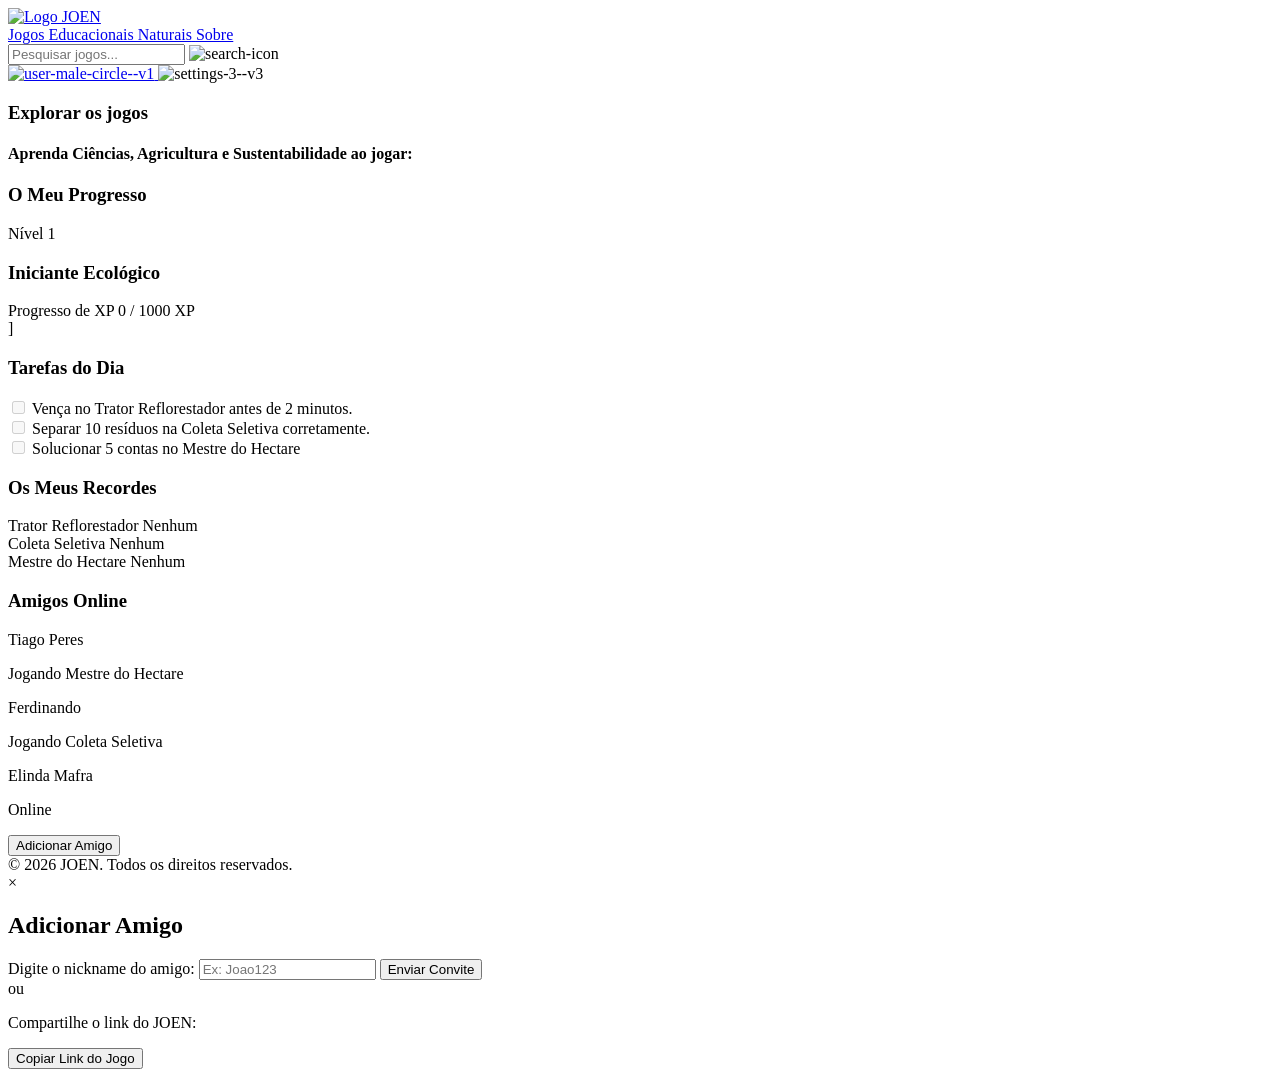
==== src/html/index.html @ d6d6d6f9 "webpage" ====
<!DOCTYPE html>
<html lang="pt-BR">

<head>
    <meta charset="UTF-8" />
    <meta name="viewport" content="width=device-width, initial-scale=1.0" />
    <title>JOEN | Jogos Educacionais Naturais</title>

    <link rel="apple-touch-icon" sizes="180x180" href="../assets/icons/apple-touch-icon.png">
    <link rel="icon" type="image/png" sizes="32x32" href="../assets/icons/favicon.ico">
    <link rel="icon" type="image/png" sizes="16x16" href="../assets/icons/favicon-16x16.png">
    <link rel="stylesheet" href="../css/style.css" />
</head>

<body>
    <header class="main-header">
        <a href="#" class="brand">
            <div class="logo">
                <img src="../assets/images/logo.png" alt="Logo JOEN">
            </div>
            <span class="brand-title">Jogos Educacionais Naturais</span>
        </a>

        <a href="sobre.html" class="menu-item-sobre">Sobre</a>

        <div class="icons">
            <form class="search-form" id="search-form">
                <input type="text" name="q" id="search-input" placeholder="Pesquisar jogos..." class="search-input" />
                <img src="https://img.icons8.com/ios-glyphs/30/003688/search--v1.png" alt="search-icon" class="search-icon" id="search-submit-icon" />
            </form>

            <a href="login.html" class="profile-link">
                <img width="40" height="40" src="https://img.icons8.com/material/40/003688/user-male-circle--v1.png" alt="user-male-circle--v1" />
            </a>

            <img width="40" height="40" src="https://img.icons8.com/material/40/003688/settings-3--v3.png" alt="settings-3--v3" />
        </div>
    </header>

    <div class="content-wrapper">

        <main class="left-content scrollable">
            <h3 class="meta-tema">Explorar os jogos</h3>
            <h4 class="chamada-acao">Aprenda Ciências, Agricultura e Sustentabilidade ao jogar:</h4>

            <div class="games-grid" id="games-grid"></div>

            <section class="bottom-dashboard">

                <div class="dashboard-col student-progress-panel">
                    <h3 class="dashboard-col-title">O Meu Progresso</h3>
                    <div class="student-profile-header">
                        <span class="student-level-badge" id="student-level">Nível 1</span>
                        <h3 class="student-title" id="student-title">Iniciante Ecológico</h3>
                    </div>

                    <div class="xp-container">
                        <div class="xp-text-wrapper">
                            <span class="xp-label">Progresso de XP</span>
                            <span class="xp-values" id="xp-display">0 / 1000 XP</span>
                        </div>
                        <div class="xp-bar-bg">
                            <div class="xp-bar-fill" id="xp-bar-fill"></div>]
                        </div>
                    </div>
                </div>

                <div class="dashboard-col daily-tasks-panel">
                    <h3 class="dashboard-col-title">Tarefas do Dia</h3>
                    <div class="sidebar-list">
                        <div class="task-item" id="item-task-reflorestar">
                            <input type="checkbox" class="task-checkbox" id="task-reflorestar" disabled>
                            <label for="task-reflorestar" class="task-text">Vença no Trator Reflorestador antes de 2 minutos.</label>
                        </div>
                        <div class="task-item" id="item-task-coleta">
                            <input type="checkbox" class="task-checkbox" id="task-coleta" disabled>
                            <label for="task-coleta" class="task-text">Separar 10 resíduos na Coleta Seletiva corretamente.</label>
                        </div>
                        <div class="task-item" id="item-task-hectare">
                            <input type="checkbox" class="task-checkbox" id="task-hectare" disabled>
                            <label for="task-hectare" class="task-text">Solucionar 5 contas no Mestre do Hectare</label>
                        </div>
                    </div>
                </div>

                <div class="dashboard-col records-panel">
                    <h3 class="dashboard-col-title">Os Meus Recordes</h3>

                    <div class="sidebar-list">
                        <div class="record-item">
                            <span class="record-game">Trator Reflorestador</span>
                            <span class="record-score" id="record-trator-val">Nenhum</span>
                        </div>

                        <div class="record-item">
                            <span class="record-game">Coleta Seletiva</span>
                            <span class="record-score" id="record-coleta-val">Nenhum</span>
                        </div>

                        <div class="record-item">
                            <span class="record-game">Mestre do Hectare</span>
                            <span class="record-score" id="record-hectare-val">Nenhum</span>
                        </div>
                    </div>
                </div>

            </section>
        </main>

        <aside class="sidebar-right">
            <section class="sidebar-section friends-section">
                <h3 class="sidebar-title">Amigos Online</h3>

                <div class="friends-list scrollable">
                    <div class="friend-item">
                        <span class="status-badge online"></span>
                        <div>
                            <p class="friend-name">Tiago Peres</p>
                            <p class="friend-status">Jogando Mestre do Hectare</p>
                        </div>
                    </div>

                    <div class="friend-item">
                        <span class="status-badge online"></span>
                        <div>
                            <p class="friend-name">Ferdinando</p>
                            <p class="friend-status">Jogando Coleta Seletiva</p>
                        </div>
                    </div>

                    <div class="friend-item">
                        <span class="status-badge online"></span>
                        <div>
                            <p class="friend-name">Elinda Mafra</p>
                            <p class="friend-status">Online</p>
                        </div>
                    </div>
                </div>
            </section>

            <footer class="sidebar-footer">
                <button class="sidebar-button" id="btn-add-amigo">Adicionar Amigo</button>
            </footer>
        </aside>
    </div>

    <footer class="main-footer">
        &copy; 2026 JOEN. Todos os direitos reservados.
    </footer>

    <div id="modal-amigo" class="modal-container">
        <div class="modal-content">
            <span class="close-modal" id="close-modal">&times;</span>
            <h2>Adicionar Amigo</h2>
            
            <div class="modal-body">
                <label for="nickname-amigo">Digite o nickname do amigo:</label>
                <input type="text" id="nickname-amigo" placeholder="Ex: Joao123" class="modal-input">
                <button id="btn-confirmar-add" class="modal-btn-primary">Enviar Convite</button>
                
                <div class="divider">ou</div>
                
                <p>Compartilhe o link do JOEN:</p>
                <button id="btn-copiar-link" class="modal-btn-secondary">Copiar Link do Jogo</button>
            </div>
        </div>
    </div>

    <script src="https://vlibras.gov.br/app/vlibras-plugin.js"></script>
    <script src="../js/main.js"></script>
</body>

</html>
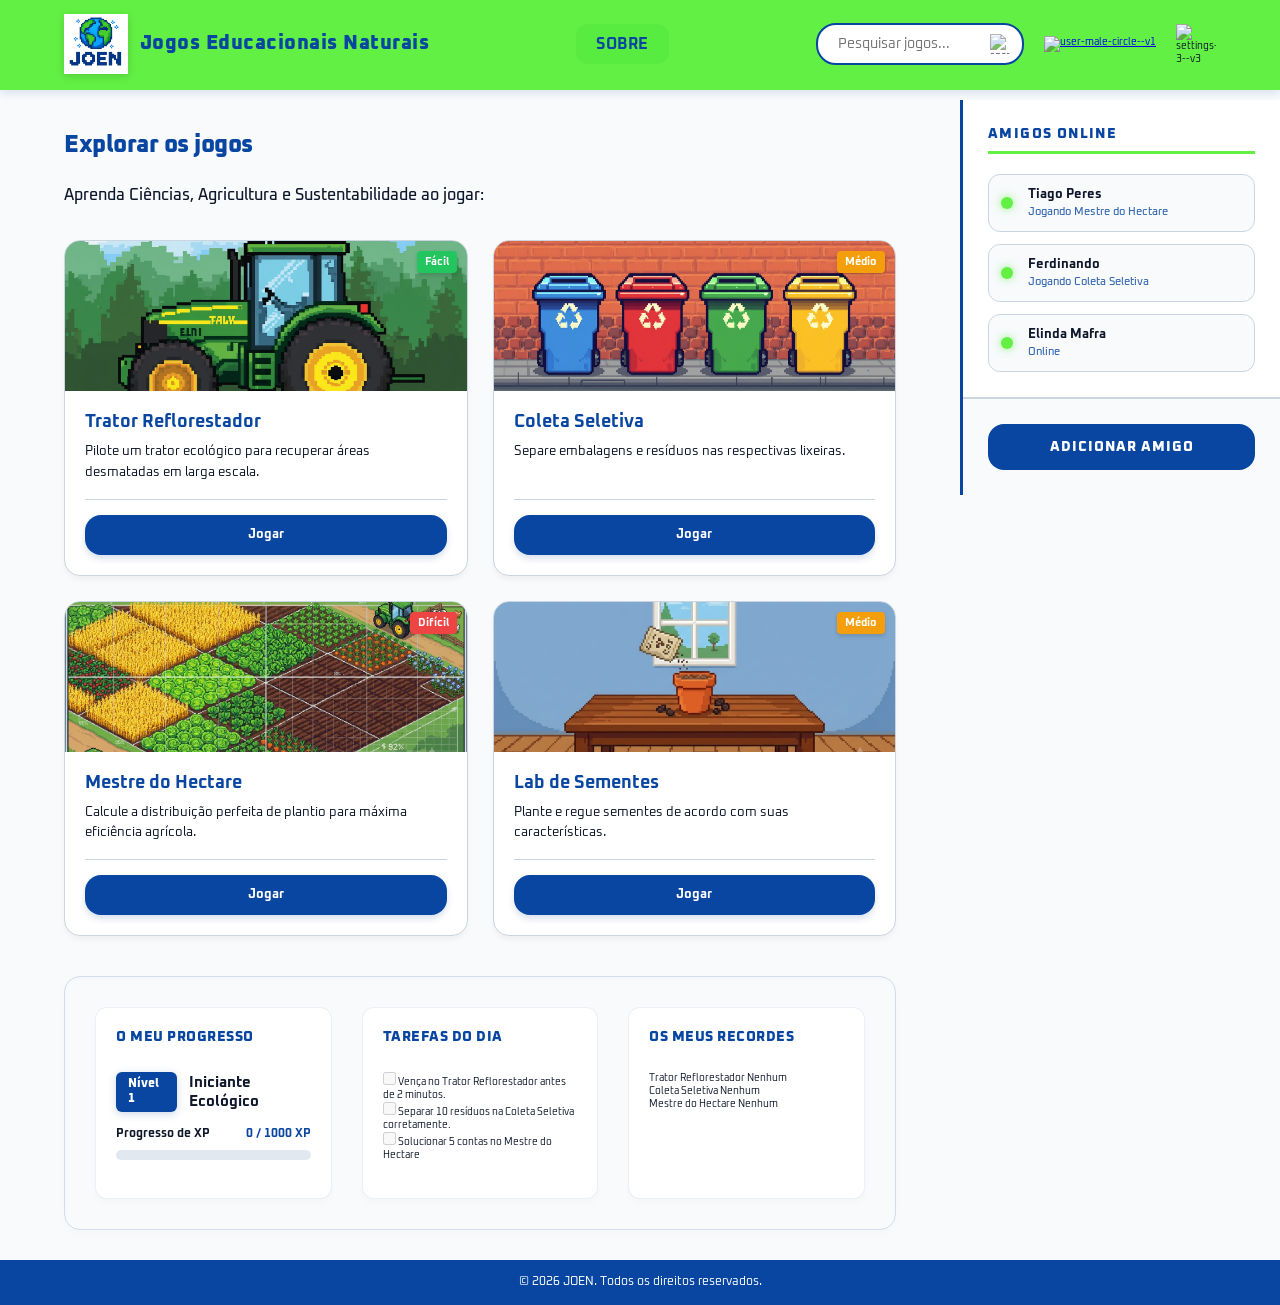
==== commit 2af57f08: "fix asset paths after moving HTML to src/html" ====
--- a/src/html/index.html
+++ b/src/html/index.html
@@ -6,17 +6,17 @@
     <meta name="viewport" content="width=device-width, initial-scale=1.0" />
     <title>JOEN | Jogos Educacionais Naturais</title>
 
-    <link rel="apple-touch-icon" sizes="180x180" href="../assets/icons/apple-touch-icon.png">
-    <link rel="icon" type="image/png" sizes="32x32" href="../assets/icons/favicon.ico">
-    <link rel="icon" type="image/png" sizes="16x16" href="../assets/icons/favicon-16x16.png">
-    <link rel="stylesheet" href="../css/style.css" />
+    <link rel="apple-touch-icon" sizes="180x180" href="../../assets/icons/apple-touch-icon.png">
+    <link rel="icon" type="image/png" sizes="32x32" href="../../assets/icons/favicon.ico">
+    <link rel="icon" type="image/png" sizes="16x16" href="../../assets/icons/favicon-16x16.png">
+    <link rel="stylesheet" href="../../css/style.css" />
 </head>
 
 <body>
     <header class="main-header">
         <a href="#" class="brand">
             <div class="logo">
-                <img src="../assets/images/logo.png" alt="Logo JOEN">
+                <img src="../../assets/images/logo.png" alt="Logo JOEN">
             </div>
             <span class="brand-title">Jogos Educacionais Naturais</span>
         </a>
@@ -167,7 +167,7 @@
     </div>
 
     <script src="https://vlibras.gov.br/app/vlibras-plugin.js"></script>
-    <script src="../js/main.js"></script>
+    <script src="../../js/main.js"></script>
 </body>
 
 </html>
--- a/css/style.css
+++ b/css/style.css
@@ -0,0 +1,789 @@
+@import url('https://fonts.googleapis.com/css2?family=Inter:wght@400;500;600;700&family=Oxanium:wght@500;700;800&display=swap');
+
+:root {
+    --main-color: #0846a1;
+    --green: #63f044;
+    --bg-white: #ffffff;
+    --bg-gray: #f8fafc;
+    --text-dark: #0f172a;
+    --border: #cbd5e1;
+    --radius: 16px;
+    --transition: all 0.25s cubic-bezier(0.4, 0, 0.2, 1);
+    font-size: 10px;
+}
+
+* {
+    margin: 0;
+    padding: 0;
+    box-sizing: border-box;
+    font-family: 'Oxanium', sans-serif;
+}
+
+body {
+    background-color: var(--bg-gray);
+    color: var(--text-dark);
+    padding-top: 100px;
+    margin: 0;
+    display: flex;
+    flex-direction: column;
+    min-height: 100vh;
+}
+
+.main-header {
+    position: fixed;
+    top: 0;
+    left: 0;
+    right: 0;
+    height: 90px;
+    z-index: 99;
+    background-color: var(--green);
+    display: flex;
+    align-items: center;
+    justify-content: space-between;
+    padding: 0 5%;
+    box-shadow: 0 2px 10px rgba(0, 54, 136, 0.15);
+    border-bottom: 3px solid var(--green);
+}
+
+.brand {
+    display: flex;
+    align-items: center;
+    color: var(--main-color);
+    font-size: 2.2rem;
+    font-weight: bold;
+    text-decoration: none;
+    gap: 1.2rem;
+}
+
+.logo img {
+    height: 60px;
+    display: block;
+    filter: drop-shadow(0px 2px 4px rgba(0, 0, 0, 0.15));
+}
+
+.brand-title {
+    font-size: 2rem;
+    font-weight: 800;
+    letter-spacing: 0.5px;
+}
+
+.menu-item-sobre {
+    font-size: 1.6rem;
+    font-weight: 700;
+    color: var(--main-color);
+    text-decoration: none;
+    text-transform: uppercase;
+    letter-spacing: 0.5px;
+    padding: 8px 18px;
+    border-radius: 12px;
+    background-color: rgba(7, 199, 33, 0.11); /* Fundo sutil azulado */
+    border: 2px solid transparent;
+    transition: var(--transition);
+    display: inline-block;
+}
+
+.menu-item-sobre:hover {
+    transform: translateY(-3px);
+}
+
+.menu-item-sobre:active {
+    transform: translateY(0);
+}
+
+.main-nav .nav__list {
+    display: flex;
+    list-style: none;
+}
+
+.nav__link {
+    margin: 0 1.5rem;
+    font-size: 1.6rem;
+    color: var(--main-color);
+    text-decoration: none;
+    font-weight: 700;
+    position: relative;
+    padding-bottom: 6px;
+    transition: var(--transition);
+}
+
+.icons {
+    display: flex;
+    gap: 20px;
+    align-items: center;
+}
+
+.search-form {
+    display: flex;
+    align-items: center;
+    background-color: var(--bg-white);
+    border: 2px solid var(--main-color);
+    border-radius: 20px;
+    padding: 4px 12px;
+    transition: var(--transition);
+}
+
+.search-input {
+    border: none;
+    background: none;
+    outline: none;
+    padding: 6px 8px;
+    font-size: 1.4rem;
+    color: var(--text-dark);
+    width: 160px;
+    transition: var(--transition);
+}
+
+.search-form:focus-within {
+    box-shadow: 0 0 8px rgba(8, 70, 161, 0.4);
+    border-color: var(--main-color);
+}
+
+.search-form:focus-within .search-input {
+    width: 200px;
+}
+
+.search-icon {
+    width: 20px;
+    height: 20px;
+    object-fit: contain;
+    cursor: pointer;
+    opacity: 0.8;
+    transition: var(--transition);
+}
+
+.icons img {
+    object-fit: contain;
+    cursor: pointer;
+    transition: var(--transition);
+}
+
+.icons img:hover, .search-icon:hover {
+    transform: translateY(-3px) scale(1.1);
+    opacity: 1;
+}
+
+.content-wrapper {
+    display: flex;
+    flex: 1;
+    height: calc(100vh - 100px);
+    overflow: hidden;
+    width: 100%;
+}
+
+.left-content {
+    flex: 1;
+    overflow-y: auto;
+    padding: 3rem 5%;
+    display: flex;
+    flex-direction: column;
+    gap: 2rem;
+}
+
+.meta-tema {
+    font-size: 2.4rem;
+    color: var(--main-color);
+    font-weight: 800;
+    margin-bottom: 0.5rem;
+    letter-spacing: -0.5px;
+}
+
+.chamada-acao {
+    font-size: 1.6rem;
+    color: var(--text-muted);
+    font-weight: 500;
+    margin-bottom: 1.5rem;
+}
+
+.games-grid {
+    display: grid;
+    grid-template-columns: repeat(auto-fill, minmax(280px, 1fr));
+    gap: 2.5rem;
+    margin-bottom: 2rem;
+}
+
+.bottom-dashboard {
+    background-color: var(--bg-light-blue);
+    border: 1px solid rgba(0, 54, 136, 0.15);
+    border-radius: var(--radius);
+    padding: 3rem;
+    display: grid;
+    grid-template-columns: repeat(3, 1fr);
+    gap: 3rem;
+    box-shadow: inset 0 2px 4px rgba(0, 54, 136, 0.02), 0 4px 12px rgba(0, 0, 0, 0.02);
+    margin-top: auto;
+}
+
+.dashboard-col {
+    background: var(--bg-white);
+    border-radius: calc(var(--radius) - 4px);
+    padding: 2rem;
+    border: 1px solid rgba(0, 54, 136, 0.08);
+    box-shadow: 0 4px 6px rgba(0, 0, 0, 0.02);
+}
+
+.dashboard-col-title {
+    font-size: 1.4rem;
+    font-weight: 800;
+    text-transform: uppercase;
+    color: var(--main-color);
+    margin-bottom: 1.8rem;
+    letter-spacing: 0.5px;
+    border-bottom: 2px solid var(--bg-light-blue);
+    padding-bottom: 0.8rem;
+}
+
+.game-card {
+    background: var(--bg-white);
+    border: 1px solid var(--border);
+    border-radius: var(--radius);
+    overflow: hidden;
+    display: flex;
+    flex-direction: column;
+    position: relative;
+    height: 100%;
+    box-shadow: 0 4px 6px -1px rgba(0, 0, 0, 0.05);
+    transition: var(--transition);
+}
+
+.game-card:hover {
+    transform: translateY(-6px);
+    box-shadow: 0 12px 20px -3px rgba(0, 54, 136, 0.12);
+    border-color: rgba(0, 54, 136, 0.15);
+}
+
+.game-image-container {
+    width: 100%;
+    height: 150px;
+    overflow: hidden;
+    position: relative;
+    background: linear-gradient(135deg, #e0f2fe 0%, #dbeafe 100%);
+    display: flex;
+    align-items: center;
+    justify-content: center;
+}
+
+.game-image-container::before {
+    content: "🎮";
+    font-size: 4rem;
+    position: absolute;
+    z-index: 1;
+}
+
+.game-image {
+    width: 100%;
+    height: 100%;
+    object-fit: cover;
+    position: relative;
+    z-index: 2;
+}
+
+.difficulty-badge {
+    position: absolute;
+    top: 10px;
+    right: 10px;
+    padding: 4px 8px;
+    border-radius: 4px;
+    font-size: 1.1rem;
+    font-weight: 700;
+    color: #ffffff;
+    z-index: 3;
+    box-shadow: 0 2px 4px rgba(0, 0, 0, 0.15);
+}
+
+.difficulty-easy { background-color: #22c55e; }
+.difficulty-medium { background-color: #f59e0b; }
+.difficulty-hard { background-color: #ef4444; }
+
+.game-info-body {
+    padding: 2rem;
+    display: flex;
+    flex-direction: column;
+    flex: 1;
+    justify-content: space-between;
+}
+
+.game-card-title {
+    font-size: 1.8rem;
+    font-weight: 700;
+    color: var(--main-color);
+    margin-bottom: 0.8rem;
+}
+
+.game-card-desc {
+    font-size: 1.3rem;
+    line-height: 1.6;
+    color: var(--text-muted);
+    margin-bottom: 1.5rem;
+}
+
+.game-card-action-bar {
+    border-top: 1px solid var(--border);
+    padding-top: 1.5rem;
+    margin-top: auto;
+}
+
+.play-button {
+    background-color: var(--main-color);
+    color: #ffffff;
+    border: none;
+    padding: 1.2rem;
+    border-radius: var(--radius);
+    font-size: 1.3rem;
+    font-weight: 700;
+    cursor: pointer;
+    width: 100%;
+    text-align: center;
+    box-shadow: 0 4px 6px rgba(0, 54, 136, 0.15);
+    transition: var(--transition);
+}
+
+.play-button:hover {
+    background-color: #4acd2d;
+    box-shadow: 0 4px 12px rgba(74, 205, 45, 0.3);
+}
+
+.sidebar-right {
+    width: 320px;
+    background-color: var(--bg-white);
+    border-left: 3px solid var(--main-color);
+    display: flex;
+    flex-direction: column;
+    height: 100%; 
+    position: sticky; 
+    top: 0;
+}
+
+.sidebar-section {
+    padding: 2.5rem;
+    display: flex;
+    flex-direction: column;
+    flex: 1;
+    overflow: hidden;
+}
+
+.sidebar-title {
+    font-size: 1.4rem;
+    font-weight: 800;
+    text-transform: uppercase;
+    letter-spacing: 0.1em;
+    color: var(--main-color);
+    margin-bottom: 2rem;
+    border-bottom: 3px solid var(--green);
+    padding-bottom: 0.8rem;
+}
+
+.friends-list {
+    display: flex;
+    flex-direction: column;
+    gap: 1.2rem;
+    overflow-y: auto;
+    flex: 1;
+}
+
+.friend-item {
+    display: flex;
+    align-items: center;
+    gap: 1.5rem;
+    padding: 1.2rem;
+    background-color: var(--bg-gray);
+    border: 1px solid var(--border);
+    border-radius: 12px;
+    transition: var(--transition);
+}
+
+.friend-item:hover {
+    background-color: #f0f6ff;
+    border-color: var(--green); 
+    transform: translateX(-4px); 
+}
+
+.status-badge {
+    width: 1.2rem;
+    height: 1.2rem;
+    border-radius: 50%;
+    display: inline-block;
+}
+
+.status-badge.online {
+    background-color: var(--green); 
+    box-shadow: 0 0 8px rgba(99, 240, 68, 0.7); 
+}
+
+.friend-name { 
+    font-size: 1.3rem; 
+    font-weight: 700; 
+    color: var(--text-dark); 
+}
+
+.friend-status { 
+    font-size: 1.1rem; 
+    color: var(--main-color); 
+    font-weight: 500; 
+    margin-top: 2px;
+    opacity: 0.8;
+}
+
+.sidebar-footer {
+    padding: 2.5rem;
+    background-color: var(--bg-gray);
+    border-top: 2px solid var(--border);
+    display: flex;
+    justify-content: center;
+    align-items: center;
+}
+
+.sidebar-button {
+    width: 100%;
+    background-color: var(--main-color);
+    color: var(--bg-white);
+    border: none;
+    padding: 1.4rem 2rem;
+    font-size: 1.4rem;
+    font-family: 'Oxanium', sans-serif;
+    font-weight: 800;
+    text-transform: uppercase;
+    letter-spacing: 1px;
+    border-radius: var(--radius); 
+    cursor: pointer;
+    text-align: center;
+    transition: var(--transition);
+    position: relative;
+}
+
+.sidebar-button:hover { 
+    background-color: var(--green);
+    color: var(--text-dark); 
+    box-shadow: 0 7px 0px #4cb833;
+    transform: translateY(-2px);
+}
+
+.sidebar-button:active {
+    transform: translateY(3px);
+    box-shadow: 0 2px 0px #4cb833;
+}
+
+.student-profile-header {
+    display: flex;
+    align-items: center;
+    gap: 1.2rem;
+    margin-bottom: 1.5rem;
+}
+
+.student-level-badge {
+    background-color: var(--main-color);
+    color: #ffffff;
+    font-size: 1.2rem;
+    font-weight: 800;
+    padding: 0.5rem 1.2rem;
+    border-radius: 6px;
+    box-shadow: 0 2px 8px rgba(0, 54, 136, 0.2);
+}
+
+.student-title { font-size: 1.5rem; font-weight: 700; color: var(--text-dark); }
+.xp-container { margin-bottom: 1.8rem; }
+
+.xp-text-wrapper {
+    display: flex;
+    justify-content: space-between;
+    font-size: 1.2rem;
+    font-weight: 700;
+    margin-bottom: 0.8rem;
+}
+
+.xp-label { color: var(--text-muted); }
+.xp-values { color: var(--main-color); }
+
+.xp-bar-bg {
+    width: 100%;
+    height: 10px;
+    background-color: #e2e8f0;
+    border-radius: 10px;
+    overflow: hidden;
+}
+
+.xp-bar-fill {
+    height: 100%;
+    background: linear-gradient(90deg, var(--main-color), #4acd2d);
+    border-radius: 10px;
+    transition: width 0.4s ease-in-out;
+}
+
+.achievements-container { margin-top: 1rem; }
+.achievements-title { font-size: 1.2rem; font-weight: 700; color: var(--main-color); margin-bottom: 1.2rem; }
+.achievements-badges { display: flex; gap: 1.2rem; flex-wrap: wrap; }
+
+.achievement-badge-icon {
+    font-size: 2.2rem;
+    background: radial-gradient(circle, #ffffff, #f1f5f9);
+    width: 44px;
+    height: 44px;
+    border-radius: 50%;
+    display: flex;
+    align-items: center;
+    justify-content: center;
+    border: 2px solid #cbd5e1;
+    box-shadow: 0 4px 8px rgba(0, 54, 136, 0.08);
+    position: relative;
+    transition: all 0.3s cubic-bezier(0.175, 0.885, 0.32, 1.275);
+    cursor: pointer;
+}
+
+.achievement-badge-icon:hover {
+    transform: translateY(-5px) scale(1.15) rotate(8deg);
+    border-color: #4acd2d;
+    box-shadow: 0 8px 16px rgba(74, 205, 45, 0.25);
+    background: radial-gradient(circle, #ffffff, #f0fdf4);
+}
+
+.achievement-badge-icon::before {
+    content: '';
+    position: absolute;
+    top: -4px; left: -4px; right: -4px; bottom: -4px;
+    border-radius: 50%;
+    border: 1.5px dashed rgba(74, 205, 45, 0.4);
+    opacity: 0.6;
+    animation: rotate-ring 12s linear infinite;
+}
+
+.modal-container {
+    display: none; 
+    position: fixed;
+    z-index: 9999;
+    left: 0;
+    top: 0;
+    width: 100%;
+    height: 100%;
+    background-color: rgba(15, 23, 42, 0.6);
+    backdrop-filter: blur(4px);
+    justify-content: center;
+    align-items: center;
+    padding: 2rem;
+    transition: var(--transition);
+}
+
+.modal-content {
+    background-color: var(--bg-white);
+    padding: 3.5rem 3rem;
+    border-radius: var(--radius);
+    width: 100%;
+    max-width: 420px;
+    position: relative;
+    box-shadow: 0 20px 25px -5px rgba(0, 54, 136, 0.2), 0 10px 10px -5px rgba(0, 54, 136, 0.1);
+    border: 3px solid var(--main-color);
+    animation: modal-appear 0.3s cubic-bezier(0.175, 0.885, 0.32, 1.275);
+}
+
+@keyframes modal-appear {
+    from { transform: translateY(-20px); opacity: 0; }
+    to { transform: translateY(0); opacity: 1; }
+}
+
+.close-modal {
+    position: absolute;
+    right: 20px;
+    top: 15px;
+    font-size: 3rem;
+    font-weight: 700;
+    cursor: pointer;
+    color: var(--border);
+    transition: var(--transition);
+    line-height: 1;
+}
+
+.close-modal:hover {
+    color: #ef4444; 
+    transform: scale(1.1);
+}
+
+/* Título Interno */
+.modal-content h2 {
+    font-size: 2.2rem;
+    font-weight: 800;
+    color: var(--main-color);
+    text-transform: uppercase;
+    letter-spacing: 0.5px;
+    margin-bottom: 2rem;
+    border-bottom: 3px solid var(--green);
+    padding-bottom: 1rem;
+}
+
+.modal-body {
+    display: flex;
+    flex-direction: column;
+    gap: 1.5rem;
+}
+
+.modal-body label,
+.modal-body p {
+    font-size: 1.4rem;
+    font-weight: 700;
+    color: var(--text-dark);
+}
+
+.modal-input {
+    width: 100%;
+    padding: 1.2rem 1.6rem;
+    border: 2px solid var(--border);
+    border-radius: calc(var(--radius) - 4px);
+    font-size: 1.4rem;
+    font-family: 'Oxanium', sans-serif;
+    color: var(--text-dark);
+    background-color: var(--bg-gray);
+    outline: none;
+    transition: var(--transition);
+}
+
+.modal-input:focus {
+    border-color: var(--main-color);
+    background-color: var(--bg-white);
+    box-shadow: 0 0 0 4px rgba(8, 70, 161, 0.15);
+}
+
+.modal-btn-primary {
+    width: 100%;
+    background-color: var(--main-color);
+    color: var(--bg-white);
+    border: none;
+    padding: 1.4rem;
+    font-size: 1.3rem;
+    font-family: 'Oxanium', sans-serif;
+    font-weight: 800;
+    text-transform: uppercase;
+    letter-spacing: 0.5px;
+    border-radius: calc(var(--radius) - 4px);
+    cursor: pointer;
+    transition: var(--transition);
+    box-shadow: 0 4px 6px rgba(0, 54, 136, 0.1);
+}
+
+.modal-btn-primary:hover {
+    background-color: var(--green);
+    color: var(--text-dark);
+    transform: translateY(-2px);
+    box-shadow: 0 6px 12px rgba(99, 240, 68, 0.3);
+}
+
+.modal-btn-primary:active {
+    transform: translateY(0);
+}
+
+.divider {
+    text-align: center;
+    font-size: 1.2rem;
+    font-weight: 700;
+    text-transform: uppercase;
+    color: var(--border);
+    position: relative;
+    margin: 1rem 0;
+}
+
+.divider::before,
+.divider::after {
+    content: "";
+    position: absolute;
+    top: 50%;
+    width: 40%;
+    height: 2px;
+    background-color: var(--border);
+}
+
+.divider::before { left: 0; }
+.divider::after { right: 0; }
+
+.modal-btn-secondary {
+    width: 100%;
+    background-color: var(--bg-gray);
+    color: var(--main-color);
+    border: 2px solid var(--main-color);
+    padding: 1.2rem;
+    font-size: 1.3rem;
+    font-family: 'Oxanium', sans-serif;
+    font-weight: 800;
+    text-transform: uppercase;
+    letter-spacing: 0.5px;
+    border-radius: calc(var(--radius) - 4px);
+    cursor: pointer;
+    transition: var(--transition);
+}
+
+.modal-btn-secondary:hover {
+    background-color: #f0f6ff;
+    transform: translateY(-2px);
+}
+
+.modal-btn-secondary:active {
+    transform: translateY(0);
+}
+
+.display-flex {
+    display: flex !important;
+}
+
+.hide-image {
+    display: none !important;
+}
+
+.msg-jogos-nao-encontrados {
+    grid-column: 1 / -1; 
+    text-align: center; 
+    margin-top: 2rem;
+    font-size: 1.6rem;
+    font-weight: 700;
+    color: var(--main-color);
+}
+
+@keyframes rotate-ring {
+    from { transform: rotate(0deg); }
+    to { transform: rotate(360deg); }
+}
+
+[vw] { position: fixed; left: 20px; bottom: 20px; z-index: 99999; }
+
+[vw] [vw-access-button] {
+    width: 55px;
+    height: 55px;
+    background-color: #003688;
+    border-radius: 50%;
+    display: flex;
+    align-items: center;
+    justify-content: center;
+    box-shadow: 0 4px 15px rgba(0, 0, 0, 0.2);
+    cursor: pointer;
+    transition: all 0.2s ease;
+}
+
+[vw] [vw-access-button]:hover {
+    transform: scale(1.1);
+    background-color: #4acd2d;
+}
+
+[vw] [vw-access-button]::before {
+    content: "🤟";
+    font-size: 2.6rem;
+    color: #ffffff;
+}
+
+.scrollable::-webkit-scrollbar { width: 5px; }
+.scrollable::-webkit-scrollbar-thumb { background: #cbd5e1; border-radius: 10px; }
+
+.main-footer {
+    padding: 1.5rem;
+    text-align: center;
+    background-color: var(--main-color);
+    color: #ffffff;
+    font-size: 1.2rem;
+    margin-top: auto;
+    position: relative;
+    clear: both;
+}
+
+@media (max-width: 1024px) {
+    .sidebar-right {
+        display: none;
+    }
+
+    .bottom-dashboard {
+        grid-template-columns: 1fr;
+        gap: 2rem;
+    }
+}
